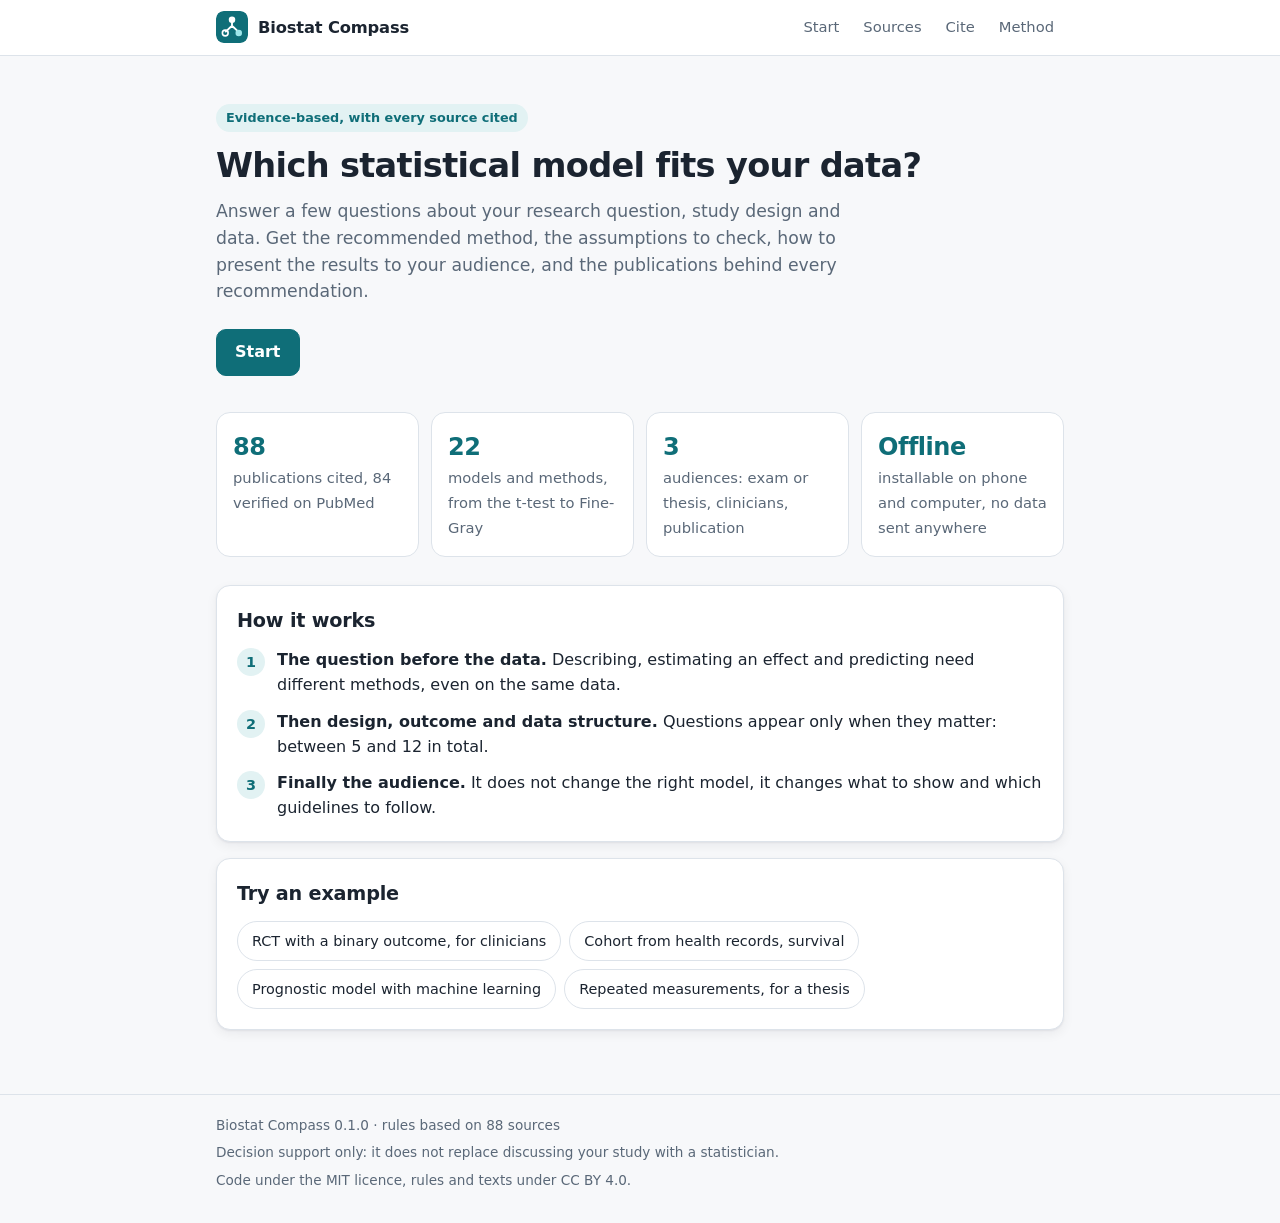
==== index.html @ cc2d5268 "Add Biostat Compass 0.1.0 Web app that guides students and researchers to choose a statistical model" ====
<!doctype html>
<html lang="en">
<head>
  <meta charset="utf-8">
  <meta name="viewport" content="width=device-width, initial-scale=1, viewport-fit=cover">
  <title>Biostat Compass</title>
  <meta name="description" content="A guide to choosing a statistical model in biostatistics, with rules based on the methodological literature and every source cited.">
  <meta name="theme-color" content="#0f6e78" media="(prefers-color-scheme: light)">
  <meta name="theme-color" content="#0f141a" media="(prefers-color-scheme: dark)">
  <link rel="manifest" href="manifest.webmanifest">
  <link rel="icon" href="icons/icon.svg" type="image/svg+xml">
  <link rel="apple-touch-icon" href="icons/icon-180.png">
  <!-- ?v= changes at every release, so browsers do not use old files -->
  <link rel="stylesheet" href="style.css?v=0.1.0">
</head>
<body>
  <a class="skip-link" href="#content">Skip to content</a>

  <header class="site-header">
    <div class="header-inner">
      <a class="brand" href="#/">
        <img src="icons/icon.svg" alt="" width="32" height="32">
        <span>Biostat Compass</span>
      </a>
      <nav class="menu" aria-label="Main menu">
        <a href="#/questions" data-page="questions">Start</a>
        <a href="#/sources" data-page="sources">Sources</a>
        <a href="#/cite" data-page="cite">Cite</a>
        <a href="#/method" data-page="method">Method</a>
      </nav>
    </div>
  </header>

  <main id="content" tabindex="-1">
    <p class="loading">Loading the rules...</p>
  </main>

  <footer class="site-footer">
    <div class="footer-inner">
      <span id="version"></span>
      <span>Decision support only: it does not replace discussing your study with a statistician.</span>
      <span>Code under the MIT licence, rules and texts under CC BY 4.0.</span>
    </div>
  </footer>

  <div class="toast" role="status" aria-live="polite"></div>

  <script type="module" src="app.js?v=0.1.0"></script>
</body>
</html>
---- style.css ----
/* Biostat Compass: interface styles.
   Colours are variables, redefined for the dark theme. */

:root {
  --bg: #f7f8fa;
  --surface: #ffffff;
  --surface-2: #f0f3f6;
  --border: #dde3ea;
  --text: #1b2430;
  --text-2: #5a6878;
  --primary: #0f6e78;
  --primary-strong: #0b5960;
  --primary-soft: #e2f2f3;
  --on-primary: #ffffff;
  --serious: #b3261e;
  --serious-soft: #fbe9e7;
  --caution: #8a5a00;
  --caution-soft: #fff3d6;
  --info: #1f5fa8;
  --info-soft: #e6effa;
  --limit: #5b4b8a;
  --limit-soft: #eeeaf7;
  --ok: #1a7f4b;
  --shadow: 0 1px 2px rgb(16 24 40 / 6%), 0 4px 12px rgb(16 24 40 / 6%);
  --radius: 14px;
  --font: system-ui, -apple-system, "Segoe UI", Roboto, "Helvetica Neue", Arial, sans-serif;
  --mono: ui-monospace, "Cascadia Code", "SF Mono", Consolas, monospace;
  color-scheme: light;
}

@media (prefers-color-scheme: dark) {
  :root {
    --bg: #0f141a;
    --surface: #171e26;
    --surface-2: #1e2731;
    --border: #2c3743;
    --text: #e6ebf0;
    --text-2: #9aa8b7;
    --primary: #4cc0c9;
    --primary-strong: #7fd5dc;
    --primary-soft: #13343a;
    --on-primary: #062226;
    --serious: #ff8a80;
    --serious-soft: #3a1715;
    --caution: #f2c45a;
    --caution-soft: #33280f;
    --info: #8ab8f0;
    --info-soft: #15263b;
    --limit: #b9a8ef;
    --limit-soft: #251f38;
    --ok: #6fd39c;
    --shadow: 0 1px 2px rgb(0 0 0 / 30%), 0 4px 12px rgb(0 0 0 / 25%);
    color-scheme: dark;
  }
}

* { box-sizing: border-box; }

html { -webkit-text-size-adjust: 100%; }

body {
  margin: 0;
  background: var(--bg);
  color: var(--text);
  font-family: var(--font);
  font-size: 16px;
  line-height: 1.55;
}

a { color: var(--primary); }
a:hover { color: var(--primary-strong); }
code { font-family: var(--mono); font-size: 0.9em; }

:focus-visible { outline: 3px solid var(--primary); outline-offset: 2px; border-radius: 6px; }

.skip-link { position: absolute; left: -999px; }
.skip-link:focus { left: 16px; top: 8px; background: var(--surface); padding: 8px 12px; z-index: 10; }

/* Header */

.site-header {
  position: sticky; top: 0; z-index: 5;
  background: color-mix(in srgb, var(--surface) 92%, transparent);
  backdrop-filter: blur(8px);
  border-bottom: 1px solid var(--border);
}
.header-inner {
  max-width: 880px; margin: 0 auto; padding: 10px 16px;
  display: flex; align-items: center; gap: 12px;
}
.brand { display: flex; align-items: center; gap: 10px; text-decoration: none; color: var(--text); font-weight: 700; }
.brand img { width: 32px; height: 32px; border-radius: 8px; }
.brand span { font-size: 1.02rem; letter-spacing: -0.01em; }
.menu { margin-left: auto; display: flex; gap: 4px; }
.menu a {
  text-decoration: none; color: var(--text-2); font-size: 0.92rem; font-weight: 500;
  padding: 6px 10px; border-radius: 8px;
}
.menu a:hover, .menu a[aria-current="page"] { background: var(--surface-2); color: var(--text); }

/* Content */

main { max-width: 880px; margin: 0 auto; padding: 24px 16px 48px; }

h1 { font-size: clamp(1.5rem, 4vw, 2.1rem); line-height: 1.2; letter-spacing: -0.02em; margin: 0 0 12px; }
h2 { font-size: 1.2rem; margin: 0 0 12px; letter-spacing: -0.01em; }
h3 { font-size: 1rem; margin: 0 0 6px; }
.lead { color: var(--text-2); font-size: 1.08rem; margin: 0 0 24px; max-width: 60ch; }
.small { font-size: 0.88rem; color: var(--text-2); }

.card {
  background: var(--surface); border: 1px solid var(--border); border-radius: var(--radius);
  padding: 20px; box-shadow: var(--shadow); margin-bottom: 16px;
}

/* Buttons */

.btn {
  display: inline-flex; align-items: center; justify-content: center; gap: 8px;
  min-height: 44px; padding: 10px 18px; border-radius: 10px;
  border: 1px solid var(--border); background: var(--surface); color: var(--text);
  font: inherit; font-weight: 600; cursor: pointer; text-decoration: none;
}
.btn:hover { background: var(--surface-2); color: var(--text); }
.btn.primary { background: var(--primary); border-color: var(--primary); color: var(--on-primary); }
.btn.primary:hover { background: var(--primary-strong); border-color: var(--primary-strong); color: var(--on-primary); }
.btn.ghost { border-color: transparent; background: transparent; color: var(--text-2); }
.btn.ghost:hover { background: var(--surface-2); color: var(--text); }
.btn:disabled { opacity: 0.5; cursor: default; }
.row { display: flex; flex-wrap: wrap; gap: 10px; align-items: center; }

/* Home page */

.hero { padding: 24px 0 8px; }
.hero .badge {
  display: inline-block; font-size: 0.8rem; font-weight: 600; color: var(--primary);
  background: var(--primary-soft); padding: 4px 10px; border-radius: 999px; margin-bottom: 14px;
}
.grid { display: grid; gap: 12px; grid-template-columns: repeat(auto-fit, minmax(190px, 1fr)); margin: 28px 0; }
.stat { background: var(--surface); border: 1px solid var(--border); border-radius: var(--radius); padding: 16px; }
.stat strong { display: block; font-size: 1.5rem; color: var(--primary); letter-spacing: -0.02em; }
.stat span { color: var(--text-2); font-size: 0.92rem; }
.steps { counter-reset: step; list-style: none; padding: 0; margin: 0; display: grid; gap: 12px; }
.steps li { counter-increment: step; display: flex; gap: 12px; align-items: flex-start; }
.steps li::before {
  content: counter(step); flex: 0 0 28px; height: 28px; border-radius: 50%;
  background: var(--primary-soft); color: var(--primary); font-weight: 700;
  display: grid; place-items: center; font-size: 0.9rem;
}
.examples { display: flex; flex-wrap: wrap; gap: 8px; }
.example {
  border: 1px solid var(--border); background: var(--surface); color: var(--text);
  border-radius: 999px; padding: 8px 14px; font: inherit; font-size: 0.9rem; cursor: pointer;
}
.example:hover { border-color: var(--primary); color: var(--primary); }

/* Questionnaire */

.progress { height: 6px; background: var(--surface-2); border-radius: 999px; overflow: hidden; margin-bottom: 8px; }
.progress div { height: 100%; background: var(--primary); border-radius: 999px; transition: width 0.25s ease; }
.step-label { color: var(--text-2); font-size: 0.85rem; margin: 0 0 20px; }
.question h1 { font-size: clamp(1.35rem, 3.6vw, 1.8rem); }
.question .help { color: var(--text-2); margin: 0 0 20px; max-width: 62ch; }
.options { display: grid; gap: 10px; margin-bottom: 20px; }
.option {
  text-align: left; width: 100%; min-height: 56px; padding: 14px 16px;
  background: var(--surface); color: var(--text); border: 1.5px solid var(--border); border-radius: 12px;
  font: inherit; cursor: pointer; display: flex; flex-direction: column; gap: 2px;
  transition: border-color 0.15s, background 0.15s;
}
.option:hover { border-color: var(--primary); }
.option .option-title { font-weight: 600; }
.option .option-detail { color: var(--text-2); font-size: 0.9rem; }
.option[aria-pressed="true"] { border-color: var(--primary); background: var(--primary-soft); }
.number-field { display: flex; gap: 10px; flex-wrap: wrap; margin-bottom: 20px; }
.number-field input {
  flex: 1 1 180px; min-height: 48px; padding: 10px 14px; font: inherit; font-size: 1.1rem;
  border: 1.5px solid var(--border); border-radius: 10px; background: var(--surface); color: var(--text);
}
.number-field input:focus { border-color: var(--primary); outline: none; }
.question-nav { display: flex; justify-content: space-between; gap: 10px; flex-wrap: wrap; border-top: 1px solid var(--border); padding-top: 16px; }
details.why { margin-top: 20px; color: var(--text-2); font-size: 0.9rem; }
details.why summary { cursor: pointer; font-weight: 600; }

/* Result */

.recommendation { border-top: 4px solid var(--primary); }
.recommendation .kicker { font-size: 0.8rem; font-weight: 700; text-transform: uppercase; letter-spacing: 0.06em; color: var(--primary); margin: 0 0 6px; }
.recommendation h1 { margin-bottom: 8px; }
.facts { display: grid; gap: 14px; grid-template-columns: repeat(auto-fit, minmax(240px, 1fr)); margin-top: 18px; }
.fact { background: var(--surface-2); border-radius: 10px; padding: 12px 14px; }
.fact h3 { font-size: 0.8rem; text-transform: uppercase; letter-spacing: 0.05em; color: var(--text-2); }
.fact p { margin: 0; }
ul.list { margin: 0; padding-left: 20px; }
ul.list li { margin-bottom: 6px; }

.warning { display: flex; gap: 12px; padding: 14px; border-radius: 12px; margin-bottom: 10px; border: 1px solid transparent; }
.warning p { margin: 0; }
.level {
  flex: 0 0 auto; align-self: flex-start; font-size: 0.72rem; font-weight: 700; text-transform: uppercase;
  letter-spacing: 0.05em; padding: 3px 8px; border-radius: 6px;
}
.warning.serious { background: var(--serious-soft); }
.warning.serious .level { background: var(--serious); color: var(--surface); }
.warning.caution { background: var(--caution-soft); }
.warning.caution .level { background: var(--caution); color: var(--surface); }
.warning.info { background: var(--info-soft); }
.warning.info .level { background: var(--info); color: var(--surface); }
.warning.limit { background: var(--limit-soft); }
.warning.limit .level { background: var(--limit); color: var(--surface); }

.show-avoid { display: grid; gap: 14px; grid-template-columns: repeat(auto-fit, minmax(260px, 1fr)); }
.show-avoid ul { list-style: none; padding: 0; margin: 0; }
.show-avoid li { padding: 6px 0 6px 28px; position: relative; }
.show-avoid .show li::before { content: "✓"; position: absolute; left: 4px; color: var(--ok); font-weight: 700; }
.show-avoid .avoid li::before { content: "✕"; position: absolute; left: 4px; color: var(--serious); font-weight: 700; }

.guidelines { display: grid; gap: 8px; }
.guideline { display: flex; justify-content: space-between; gap: 12px; align-items: baseline; padding: 10px 0; border-bottom: 1px solid var(--border); }
.guideline:last-child { border-bottom: 0; }
.guideline strong { white-space: nowrap; }

.answers { display: grid; gap: 0; margin: 0; }
.answer { display: grid; grid-template-columns: 1fr auto; gap: 4px 12px; padding: 10px 0; border-bottom: 1px solid var(--border); }
.answer:last-child { border-bottom: 0; }
.answer dt { color: var(--text-2); font-size: 0.88rem; }
.answer dd { margin: 0; font-weight: 600; grid-column: 1; }
.answer button { grid-row: 1 / span 2; grid-column: 2; align-self: center; }

sup.ref { font-size: 0.72em; line-height: 0; }
sup.ref a { text-decoration: none; font-weight: 600; }

ol.sources { padding-left: 24px; margin: 0; }
ol.sources li { margin-bottom: 10px; font-size: 0.92rem; }
ol.sources li:target { background: var(--primary-soft); border-radius: 6px; }
.links { display: inline-flex; gap: 10px; margin-left: 4px; font-size: 0.85rem; }
.not-pubmed { font-size: 0.75rem; color: var(--text-2); border: 1px solid var(--border); border-radius: 4px; padding: 0 4px; margin-left: 4px; }

.actions { position: sticky; bottom: 0; background: color-mix(in srgb, var(--bg) 92%, transparent); backdrop-filter: blur(8px); padding: 12px 0; border-top: 1px solid var(--border); margin-top: 8px; }

/* Citation */

.format { margin-bottom: 16px; }
.format pre {
  background: var(--surface-2); border-radius: 10px; padding: 12px 14px; margin: 6px 0 8px;
  white-space: pre-wrap; overflow-wrap: anywhere; font-family: var(--mono); font-size: 0.86rem;
}
.search { width: 100%; min-height: 46px; padding: 10px 14px; font: inherit; border: 1.5px solid var(--border); border-radius: 10px; background: var(--surface); color: var(--text); margin-bottom: 16px; }

/* Temporary message */

.toast {
  position: fixed; left: 50%; bottom: 24px; transform: translateX(-50%) translateY(20px); opacity: 0;
  background: var(--text); color: var(--surface); padding: 10px 16px; border-radius: 10px;
  font-size: 0.92rem; transition: opacity 0.2s, transform 0.2s; pointer-events: none; z-index: 20;
}
.toast.visible { opacity: 1; transform: translateX(-50%) translateY(0); }

/* Footer */

.site-footer { border-top: 1px solid var(--border); color: var(--text-2); font-size: 0.85rem; }
.footer-inner { max-width: 880px; margin: 0 auto; padding: 20px 16px 32px; display: grid; gap: 6px; }

.loading { color: var(--text-2); padding: 40px 0; text-align: center; }

@media (max-width: 560px) {
  .brand span { display: none; }
  .menu a { padding: 6px 8px; font-size: 0.88rem; }
  .card { padding: 16px; }
  .guideline { flex-direction: column; gap: 2px; }
  .guideline strong { white-space: normal; }
  .warning { flex-direction: column; gap: 8px; }
  .actions { position: static; border-top: 0; }
  .actions .btn { flex: 1 1 140px; }
}

@media (prefers-reduced-motion: reduce) {
  * { transition: none !important; }
}

/* Print: the report becomes a document */

@media print {
  :root { --bg: #fff; --surface: #fff; --surface-2: #f3f3f3; --shadow: none; }
  .site-header, .actions, .site-footer, .question-nav, .answer button { display: none !important; }
  .card { box-shadow: none; break-inside: avoid; }
  main { padding: 0; }
  a { color: inherit; }
}
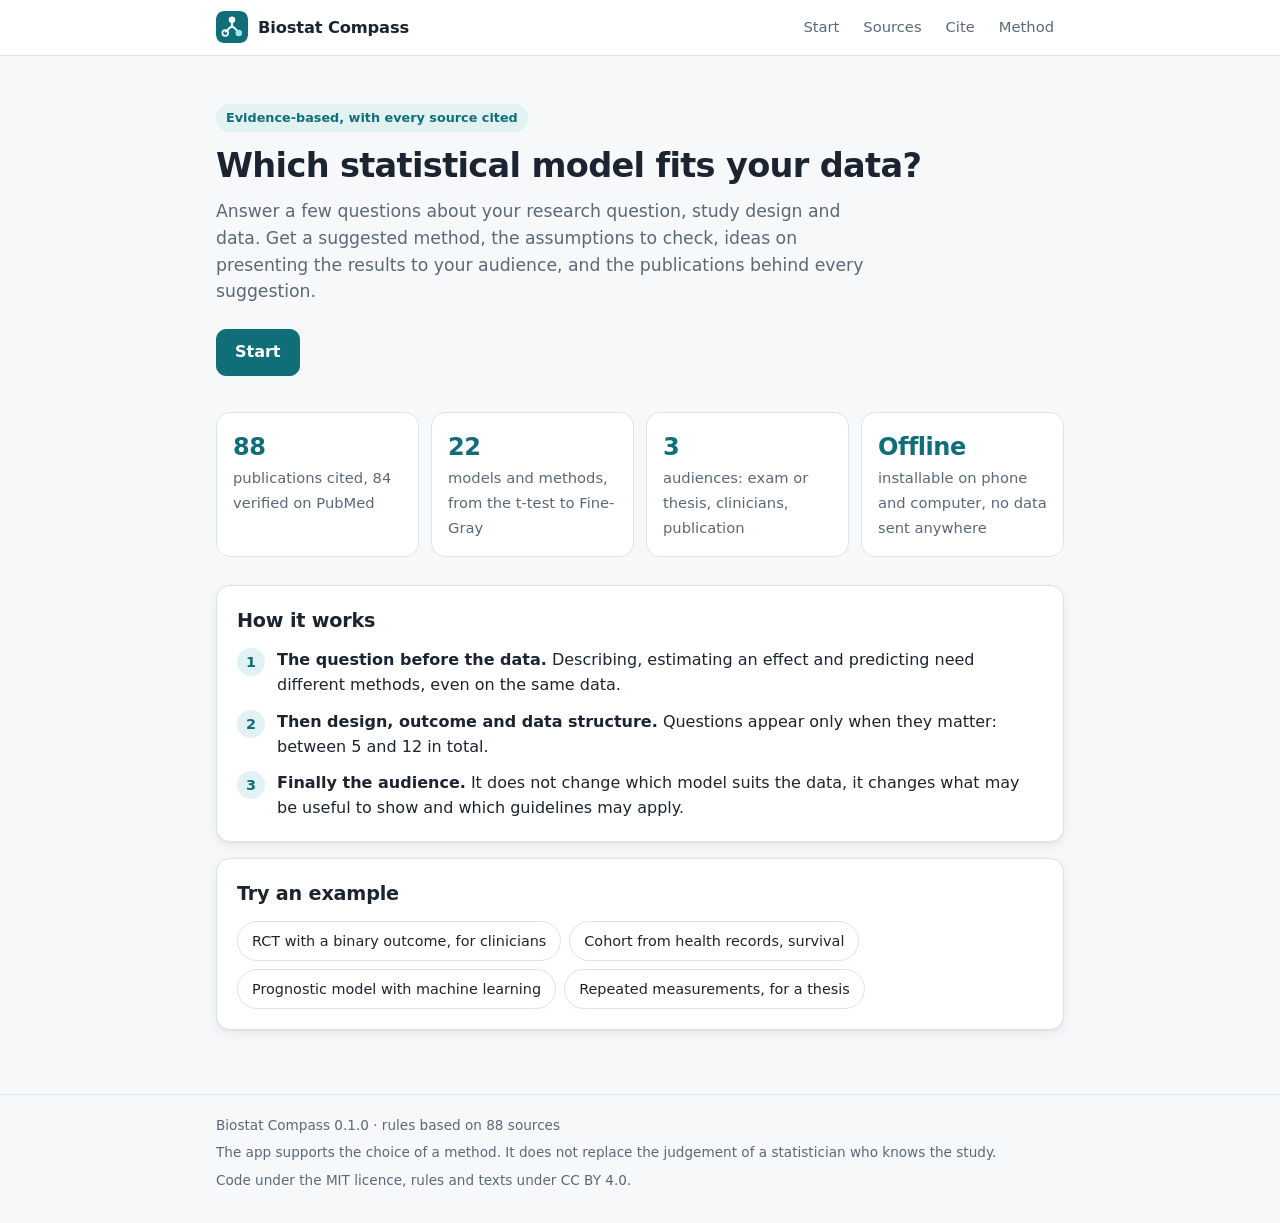
==== commit 0a1f06f1: "Word every output as a suggestion and explain how to run the app Rules and interface now suggest rat" ====
--- a/index.html
+++ b/index.html
@@ -38,7 +38,7 @@
   <footer class="site-footer">
     <div class="footer-inner">
       <span id="version"></span>
-      <span>Decision support only: it does not replace discussing your study with a statistician.</span>
+      <span>The app supports the choice of a method. It does not replace the judgement of a statistician who knows the study.</span>
       <span>Code under the MIT licence, rules and texts under CC BY 4.0.</span>
     </div>
   </footer>
--- a/style.css
+++ b/style.css
@@ -187,6 +187,9 @@
 .recommendation { border-top: 4px solid var(--primary); }
 .recommendation .kicker { font-size: 0.8rem; font-weight: 700; text-transform: uppercase; letter-spacing: 0.06em; color: var(--primary); margin: 0 0 6px; }
 .recommendation h1 { margin-bottom: 8px; }
+.note { border-left: 4px solid var(--caution); }
+.note p { margin: 0 0 10px; }
+.note p:last-child { margin-bottom: 0; }
 .facts { display: grid; gap: 14px; grid-template-columns: repeat(auto-fit, minmax(240px, 1fr)); margin-top: 18px; }
 .fact { background: var(--surface-2); border-radius: 10px; padding: 12px 14px; }
 .fact h3 { font-size: 0.8rem; text-transform: uppercase; letter-spacing: 0.05em; color: var(--text-2); }
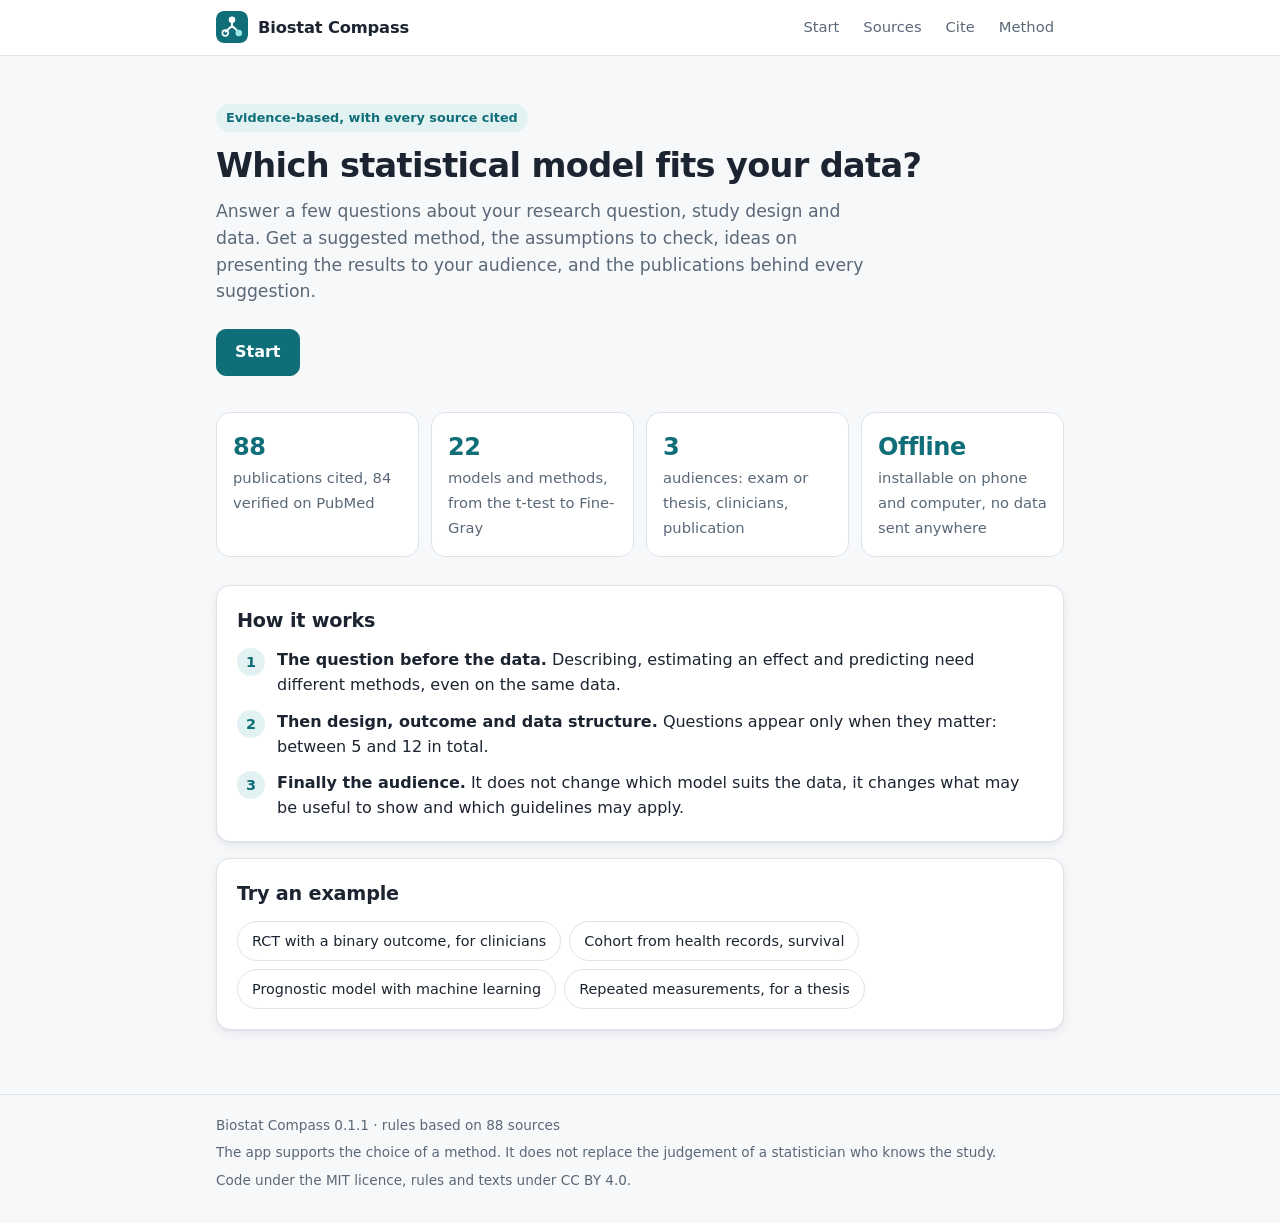
==== commit a06a2aeb: "Release 0.1.1: Zenodo metadata, feedback by email, AI disclosure - Add .zenodo.json with one licence" ====
--- a/index.html
+++ b/index.html
@@ -11,7 +11,7 @@
   <link rel="icon" href="icons/icon.svg" type="image/svg+xml">
   <link rel="apple-touch-icon" href="icons/icon-180.png">
   <!-- ?v= changes at every release, so browsers do not use old files -->
-  <link rel="stylesheet" href="style.css?v=0.1.0">
+  <link rel="stylesheet" href="style.css?v=0.1.1">
 </head>
 <body>
   <a class="skip-link" href="#content">Skip to content</a>
@@ -45,6 +45,6 @@
 
   <div class="toast" role="status" aria-live="polite"></div>
 
-  <script type="module" src="app.js?v=0.1.0"></script>
+  <script type="module" src="app.js?v=0.1.1"></script>
 </body>
 </html>
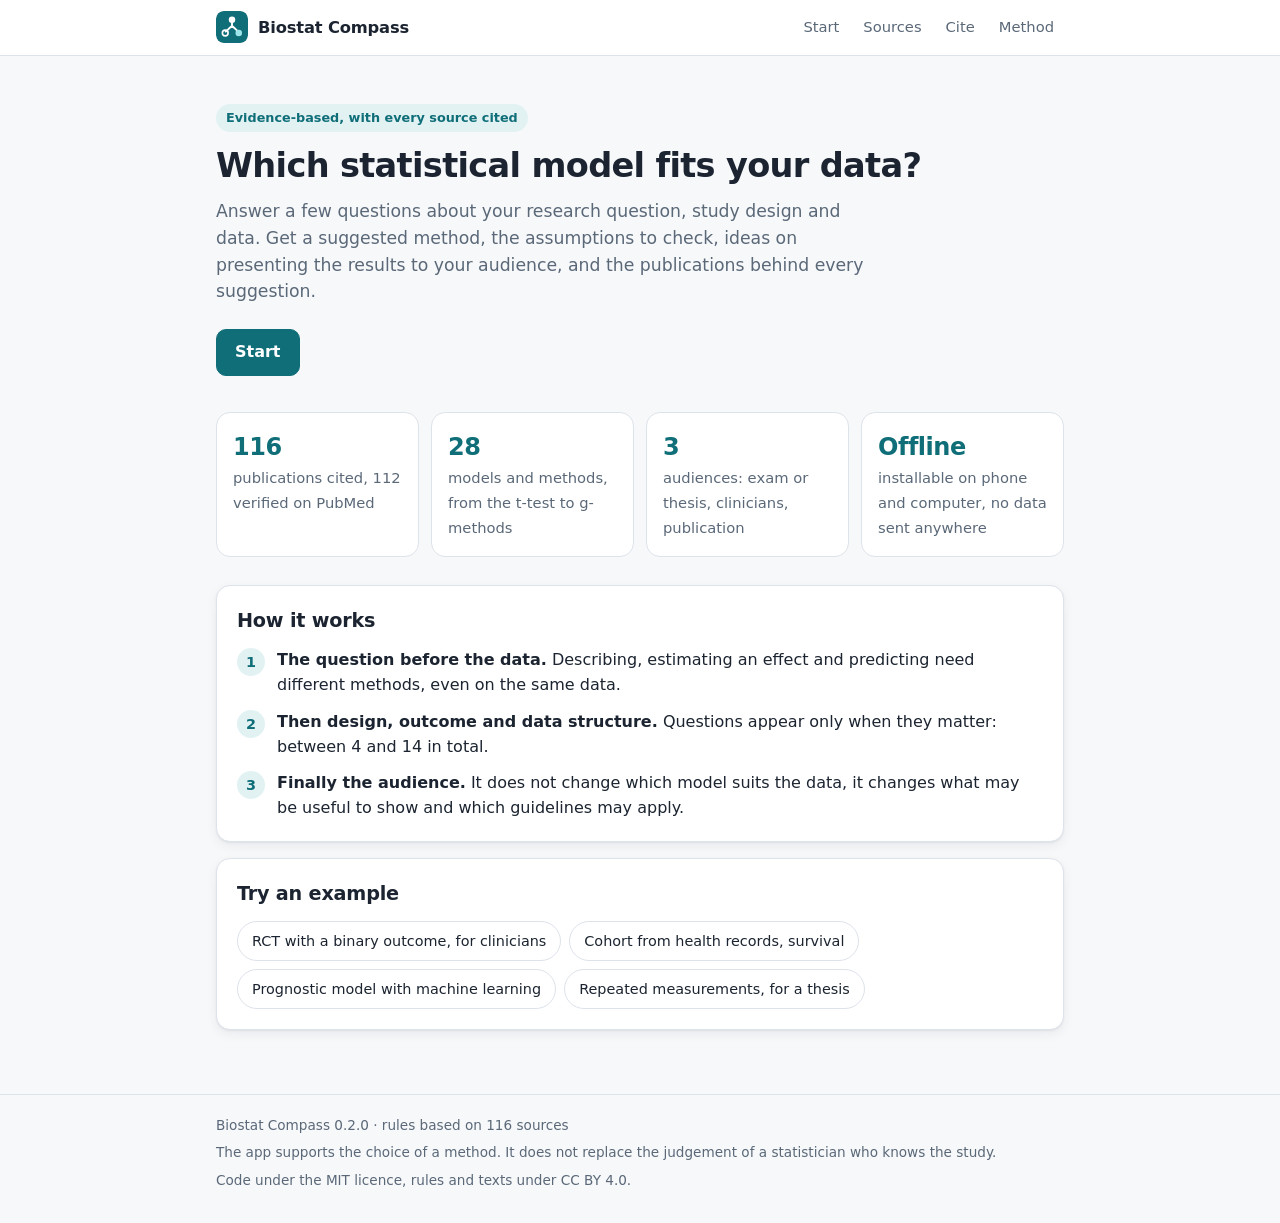
==== commit 3dd6ddf6: "Release 0.2.0: descriptive analysis, new designs and approaches - Descriptive analysis reviewed: mea" ====
--- a/index.html
+++ b/index.html
@@ -11,7 +11,7 @@
   <link rel="icon" href="icons/icon.svg" type="image/svg+xml">
   <link rel="apple-touch-icon" href="icons/icon-180.png">
   <!-- ?v= changes at every release, so browsers do not use old files -->
-  <link rel="stylesheet" href="style.css?v=0.1.1">
+  <link rel="stylesheet" href="style.css?v=0.2.0">
 </head>
 <body>
   <a class="skip-link" href="#content">Skip to content</a>
@@ -45,6 +45,6 @@
 
   <div class="toast" role="status" aria-live="polite"></div>
 
-  <script type="module" src="app.js?v=0.1.1"></script>
+  <script type="module" src="app.js?v=0.2.0"></script>
 </body>
 </html>
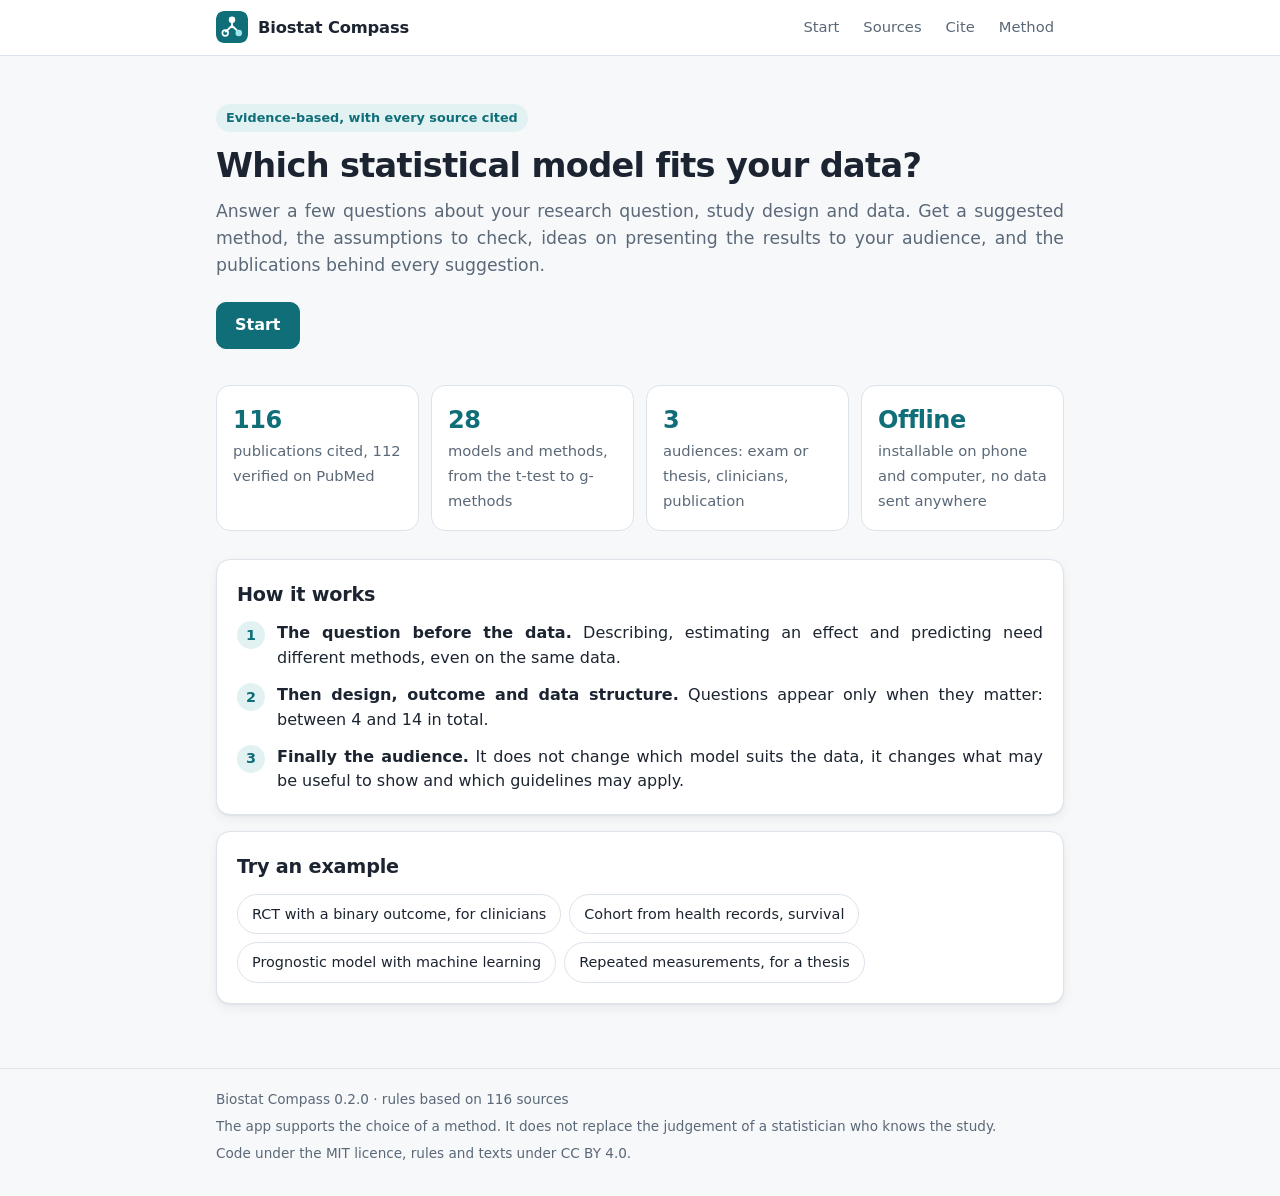
==== commit 99d59831: "Justify running text and let it use the full line width Remove the 60-62ch caps on the lead and help" ====
--- a/index.html
+++ b/index.html
@@ -11,7 +11,7 @@
   <link rel="icon" href="icons/icon.svg" type="image/svg+xml">
   <link rel="apple-touch-icon" href="icons/icon-180.png">
   <!-- ?v= changes at every release, so browsers do not use old files -->
-  <link rel="stylesheet" href="style.css?v=0.2.0">
+  <link rel="stylesheet" href="style.css?v=0.2.1">
 </head>
 <body>
   <a class="skip-link" href="#content">Skip to content</a>
--- a/style.css
+++ b/style.css
@@ -105,7 +105,12 @@
 h1 { font-size: clamp(1.5rem, 4vw, 2.1rem); line-height: 1.2; letter-spacing: -0.02em; margin: 0 0 12px; }
 h2 { font-size: 1.2rem; margin: 0 0 12px; letter-spacing: -0.01em; }
 h3 { font-size: 1rem; margin: 0 0 6px; }
-.lead { color: var(--text-2); font-size: 1.08rem; margin: 0 0 24px; max-width: 60ch; }
+
+/* Running text: justified across the full width, with hyphenation so spaces stay even */
+main p, main li, main dd, .guideline span, .footer-inner p {
+  text-align: justify; hyphens: auto; -webkit-hyphens: auto; overflow-wrap: break-word;
+}
+.lead { color: var(--text-2); font-size: 1.08rem; margin: 0 0 24px; }
 .small { font-size: 0.88rem; color: var(--text-2); }
 
 .card {
@@ -160,7 +165,7 @@
 .progress div { height: 100%; background: var(--primary); border-radius: 999px; transition: width 0.25s ease; }
 .step-label { color: var(--text-2); font-size: 0.85rem; margin: 0 0 20px; }
 .question h1 { font-size: clamp(1.35rem, 3.6vw, 1.8rem); }
-.question .help { color: var(--text-2); margin: 0 0 20px; max-width: 62ch; }
+.question .help { color: var(--text-2); margin: 0 0 20px; }
 .options { display: grid; gap: 10px; margin-bottom: 20px; }
 .option {
   text-align: left; width: 100%; min-height: 56px; padding: 14px 16px;
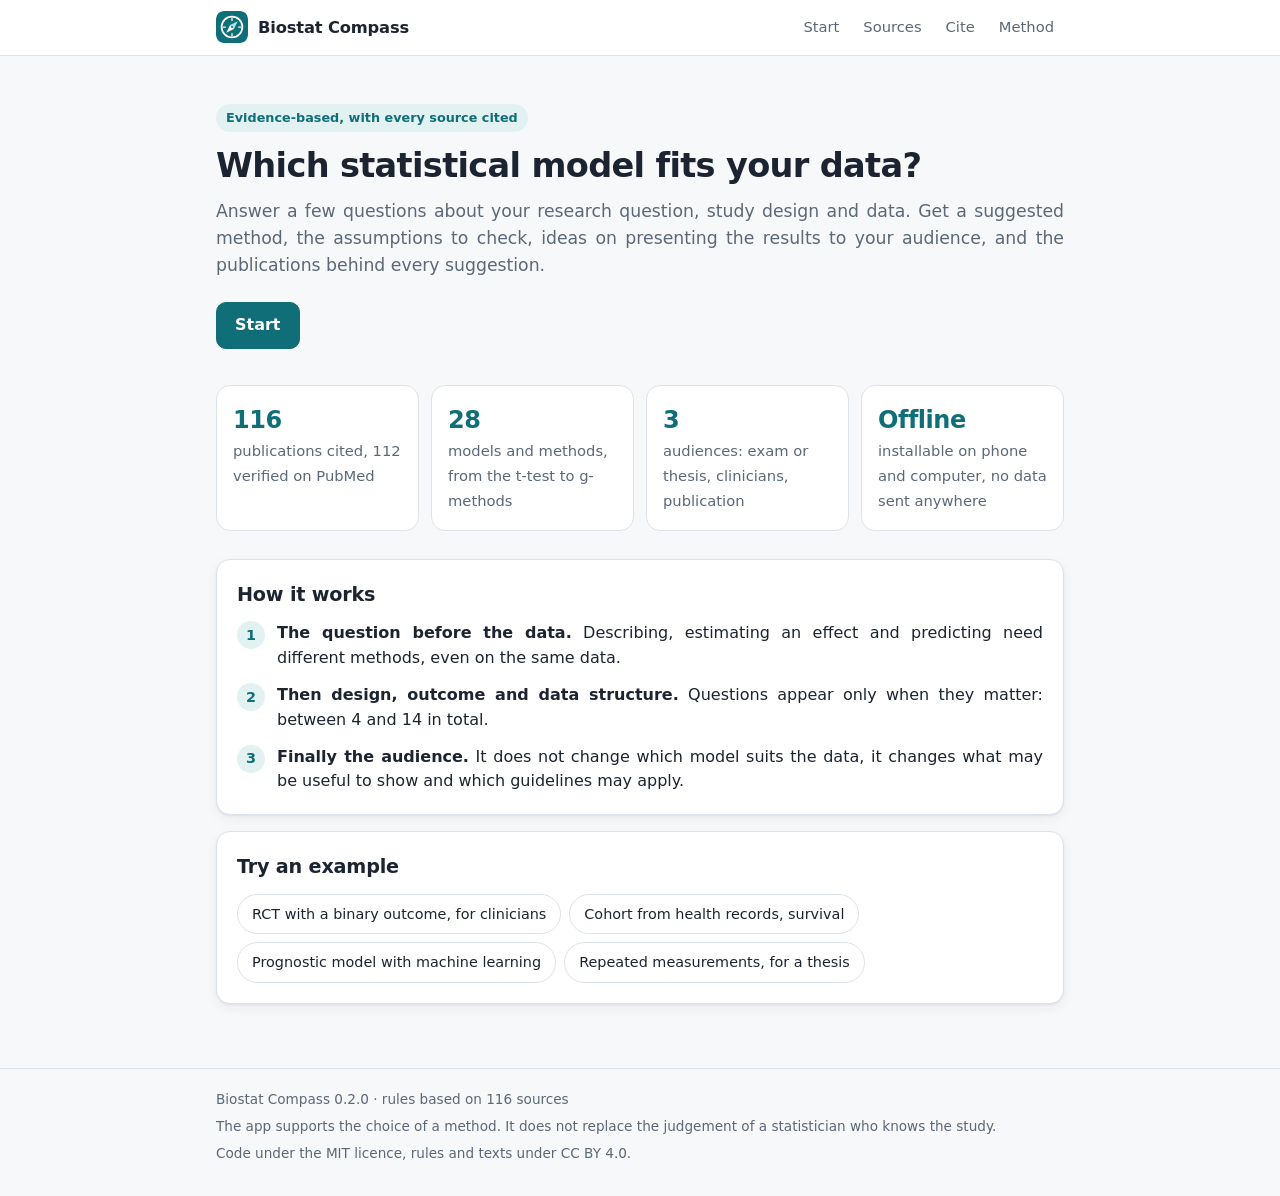
==== commit 232f4f3d: "Replace the decision-tree logo with a compass Same colours; the SVG and the PNG builder draw a ring " ====
--- a/index.html
+++ b/index.html
@@ -8,10 +8,10 @@
   <meta name="theme-color" content="#0f6e78" media="(prefers-color-scheme: light)">
   <meta name="theme-color" content="#0f141a" media="(prefers-color-scheme: dark)">
   <link rel="manifest" href="manifest.webmanifest">
-  <link rel="icon" href="icons/icon.svg" type="image/svg+xml">
-  <link rel="apple-touch-icon" href="icons/icon-180.png">
+  <link rel="icon" href="icons/icon.svg?v=0.2.3" type="image/svg+xml">
+  <link rel="apple-touch-icon" href="icons/icon-180.png?v=0.2.3">
   <!-- ?v= changes at every release, so browsers do not use old files -->
-  <link rel="stylesheet" href="style.css?v=0.2.1">
+  <link rel="stylesheet" href="style.css?v=0.2.2">
 </head>
 <body>
   <a class="skip-link" href="#content">Skip to content</a>
@@ -19,7 +19,7 @@
   <header class="site-header">
     <div class="header-inner">
       <a class="brand" href="#/">
-        <img src="icons/icon.svg" alt="" width="32" height="32">
+        <img src="icons/icon.svg?v=0.2.3" alt="" width="32" height="32">
         <span>Biostat Compass</span>
       </a>
       <nav class="menu" aria-label="Main menu">
@@ -45,6 +45,6 @@
 
   <div class="toast" role="status" aria-live="polite"></div>
 
-  <script type="module" src="app.js?v=0.2.0"></script>
+  <script type="module" src="app.js?v=0.2.1"></script>
 </body>
 </html>
--- a/style.css
+++ b/style.css
@@ -110,6 +110,7 @@
 main p, main li, main dd, .guideline span, .footer-inner p {
   text-align: justify; hyphens: auto; -webkit-hyphens: auto; overflow-wrap: break-word;
 }
+main p.kicker { text-align: left; hyphens: manual; }
 .lead { color: var(--text-2); font-size: 1.08rem; margin: 0 0 24px; }
 .small { font-size: 0.88rem; color: var(--text-2); }
 
